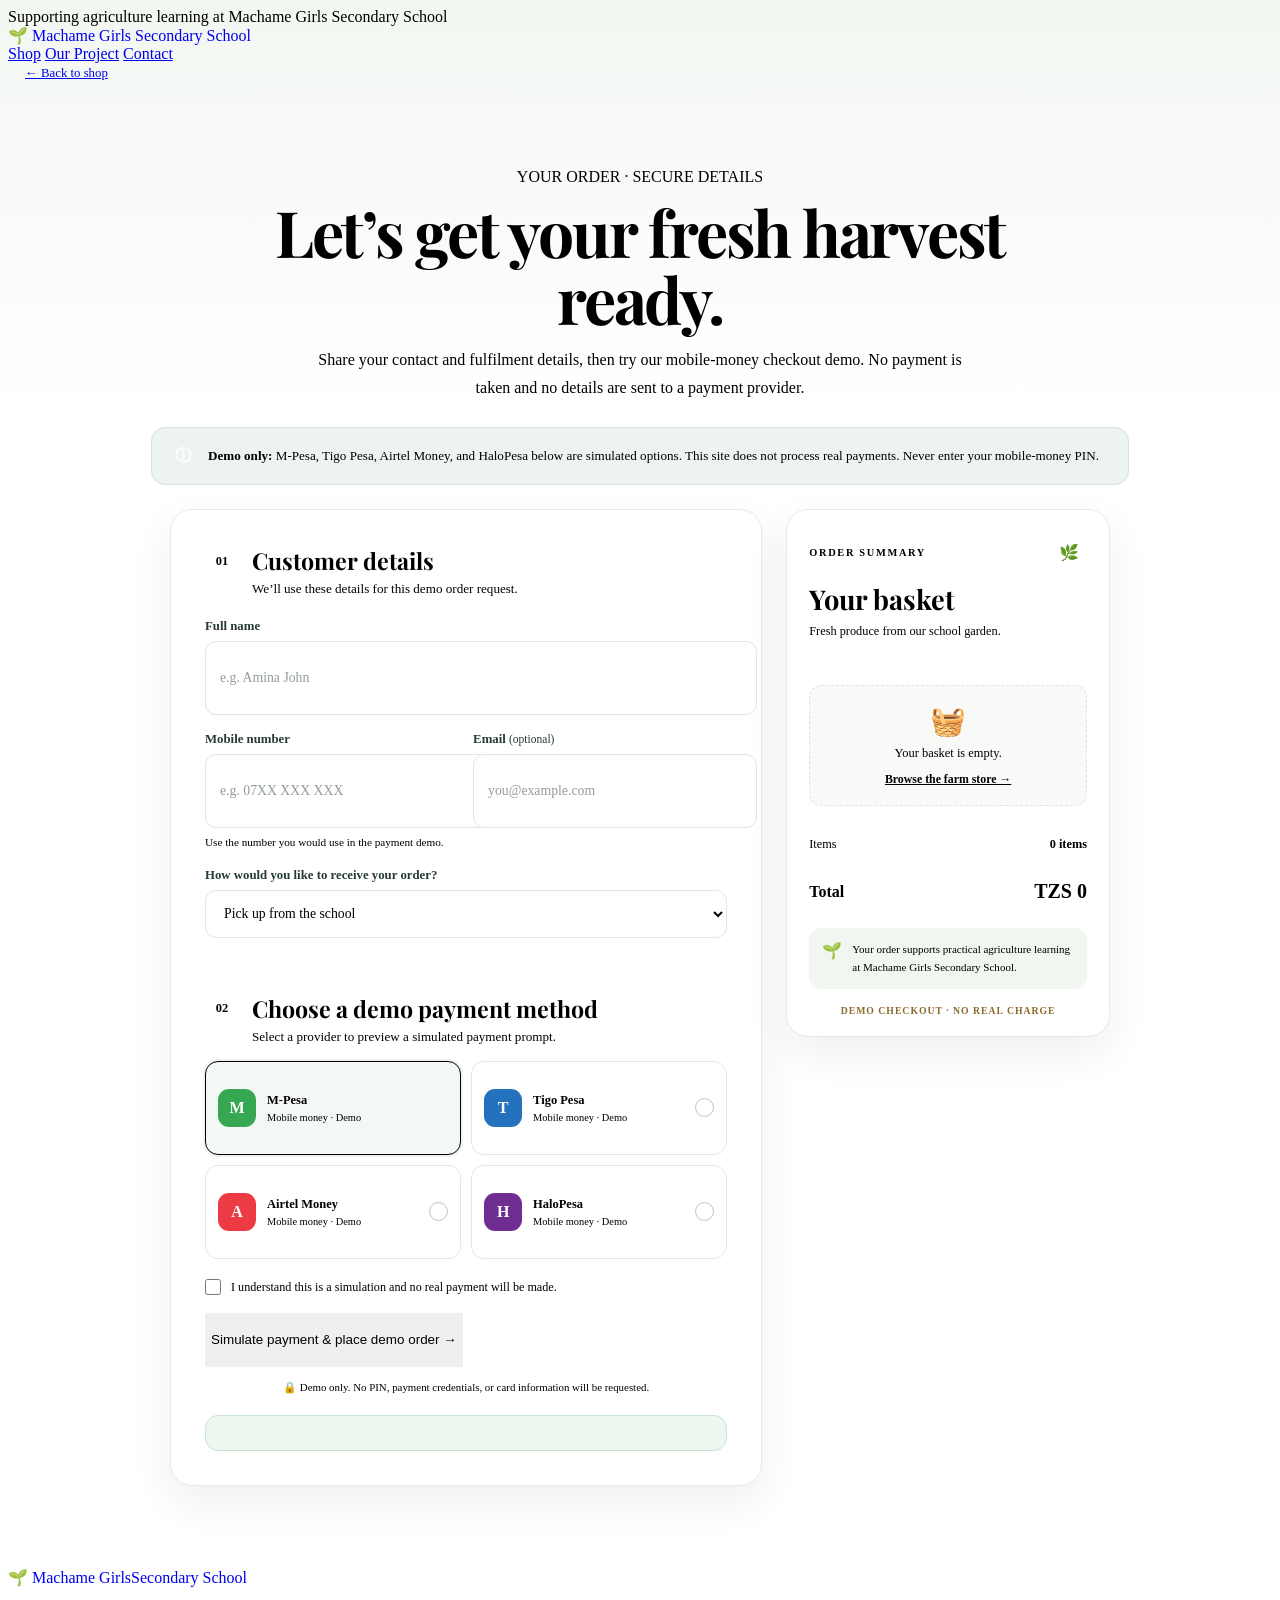
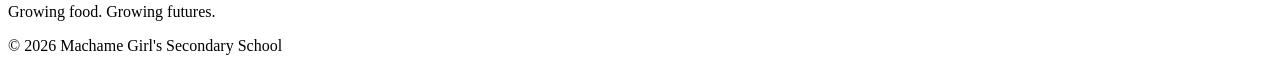
==== form.html @ 0bf74020 "Add polished customer checkout page with mobile-money demo simulation" ====
<!DOCTYPE html>
<html lang="en">
<head>
  <meta charset="UTF-8" />
  <meta name="viewport" content="width=device-width, initial-scale=1.0" />
  <meta name="description" content="Customer details and demo mobile-money checkout for Machame Girls Secondary School." />
  <title>Customer Details | Machame Girls Agriculture Store</title>
  <link rel="preconnect" href="https://fonts.googleapis.com" />
  <link rel="preconnect" href="https://fonts.gstatic.com" crossorigin />
  <link href="https://fonts.googleapis.com/css2?family=Playfair+Display:wght@600;700;800&family=Inter:wght@400;500;600;700;800&display=swap" rel="stylesheet" />
  <link rel="stylesheet" href="styles.css" />
  <script src="customer-form.js" defer></script>
</head>
<body class="customer-page">
  <div class="announcement-bar">Supporting agriculture learning at Machame Girls Secondary School</div>

  <header class="site-header">
    <div class="container nav-wrapper">
      <a class="brand-block" href="index.html" aria-label="Machame Girls Agriculture Store home">
        <span class="brand-mark" aria-hidden="true">🌱</span>
        <span class="brand-text">
          <span class="brand-title">Machame Girls</span>
          <span class="brand-subtitle">Secondary School</span>
        </span>
      </a>
      <nav class="main-nav" aria-label="Main Navigation">
        <a href="index.html#shop">Shop</a>
        <a href="index.html#about">Our Project</a>
        <a href="index.html#contact">Contact</a>
      </nav>
      <a class="button button-secondary customer-back-link" href="index.html#shop">← Back to shop</a>
    </div>
  </header>

  <main class="customer-main">
    <div class="container">
      <div class="customer-intro">
        <p class="eyebrow">YOUR ORDER · SECURE DETAILS</p>
        <h1>Let’s get your fresh harvest ready.</h1>
        <p>Share your contact and fulfilment details, then try our mobile-money checkout demo. No payment is taken and no details are sent to a payment provider.</p>
      </div>

      <div class="demo-notice" role="note">
        <span class="demo-notice-icon" aria-hidden="true">ⓘ</span>
        <p><strong>Demo only:</strong> M-Pesa, Tigo Pesa, Airtel Money, and HaloPesa below are simulated options. This site does not process real payments. Never enter your mobile-money PIN.</p>
      </div>

      <div class="customer-layout">
        <section class="customer-form-panel" aria-labelledby="detailsHeading">
          <div class="form-section-heading">
            <span class="step-number">01</span>
            <div>
              <h2 id="detailsHeading">Customer details</h2>
              <p class="form-lead">We’ll use these details for this demo order request.</p>
            </div>
          </div>

          <form id="customerForm">
            <div class="customer-form-grid">
              <div class="customer-field customer-field-full">
                <label for="fullName">Full name</label>
                <input id="fullName" name="fullName" type="text" autocomplete="name" placeholder="e.g. Amina John" required />
              </div>
              <div class="customer-field">
                <label for="phone">Mobile number</label>
                <input id="phone" name="phone" type="tel" inputmode="tel" autocomplete="tel" placeholder="e.g. 07XX XXX XXX" pattern="[+0-9() -]{9,18}" required />
                <small>Use the number you would use in the payment demo.</small>
              </div>
              <div class="customer-field">
                <label for="email">Email <span>(optional)</span></label>
                <input id="email" name="email" type="email" autocomplete="email" placeholder="you@example.com" />
              </div>
              <div class="customer-field customer-field-full">
                <label for="fulfilment">How would you like to receive your order?</label>
                <select id="fulfilment" name="fulfilment" required>
                  <option value="pickup">Pick up from the school</option>
                  <option value="delivery">Request delivery</option>
                </select>
              </div>
              <div class="customer-field customer-field-full" id="addressField" hidden>
                <label for="address">Delivery area / address</label>
                <textarea id="address" name="address" rows="3" placeholder="Enter your area and any delivery directions"></textarea>
              </div>
            </div>

            <div class="form-divider"></div>
            <div class="form-section-heading payment-heading">
              <span class="step-number">02</span>
              <div>
                <h2>Choose a demo payment method</h2>
                <p class="form-lead">Select a provider to preview a simulated payment prompt.</p>
              </div>
            </div>

            <fieldset class="payment-methods">
              <legend class="visually-hidden">Mobile-money provider</legend>
              <label class="payment-option">
                <input type="radio" name="paymentMethod" value="M-Pesa" checked required />
                <span class="provider-logo provider-mpesa">M</span>
                <span class="provider-copy"><strong>M-Pesa</strong><small>Mobile money · Demo</small></span>
                <span class="radio-indicator" aria-hidden="true"></span>
              </label>
              <label class="payment-option">
                <input type="radio" name="paymentMethod" value="Tigo Pesa" />
                <span class="provider-logo provider-tigo">T</span>
                <span class="provider-copy"><strong>Tigo Pesa</strong><small>Mobile money · Demo</small></span>
                <span class="radio-indicator" aria-hidden="true"></span>
              </label>
              <label class="payment-option">
                <input type="radio" name="paymentMethod" value="Airtel Money" />
                <span class="provider-logo provider-airtel">A</span>
                <span class="provider-copy"><strong>Airtel Money</strong><small>Mobile money · Demo</small></span>
                <span class="radio-indicator" aria-hidden="true"></span>
              </label>
              <label class="payment-option">
                <input type="radio" name="paymentMethod" value="HaloPesa" />
                <span class="provider-logo provider-halo">H</span>
                <span class="provider-copy"><strong>HaloPesa</strong><small>Mobile money · Demo</small></span>
                <span class="radio-indicator" aria-hidden="true"></span>
              </label>
            </fieldset>

            <label class="demo-consent">
              <input id="demoConsent" name="demoConsent" type="checkbox" required />
              <span>I understand this is a simulation and no real payment will be made.</span>
            </label>

            <button type="submit" class="button button-primary full-width submit-order-button">Simulate payment &amp; place demo order <span aria-hidden="true">→</span></button>
            <p class="form-security-note"><span aria-hidden="true">🔒</span> Demo only. No PIN, payment credentials, or card information will be requested.</p>
            <div id="formSuccess" class="form-success" role="status" aria-live="polite" hidden></div>
          </form>
        </section>

        <aside class="order-summary" aria-labelledby="summaryHeading">
          <div class="summary-topline"><span>ORDER SUMMARY</span><span class="summary-leaf" aria-hidden="true">🌿</span></div>
          <h2 id="summaryHeading">Your basket</h2>
          <p class="summary-subtitle">Fresh produce from our school garden.</p>
          <div id="orderItems" class="order-items"></div>
          <div id="orderEmpty" class="order-empty" hidden>
            <span aria-hidden="true">🧺</span>
            <p>Your basket is empty.</p>
            <a href="index.html#shop">Browse the farm store →</a>
          </div>
          <div class="summary-count-row"><span>Items</span><strong id="orderItemCount">0 items</strong></div>
          <div class="summary-total"><span>Total</span><strong id="orderTotal">TZS 0</strong></div>
          <div class="summary-impact"><span aria-hidden="true">🌱</span><p>Your order supports practical agriculture learning at Machame Girls Secondary School.</p></div>
          <p class="summary-demo-label">DEMO CHECKOUT · NO REAL CHARGE</p>
        </aside>
      </div>
    </div>
  </main>

  <footer class="site-footer">
    <div class="container footer-inner">
      <a class="brand-block footer-brand" href="index.html">
        <span class="brand-mark" aria-hidden="true">🌱</span>
        <span class="brand-text"><span class="brand-title">Machame Girls</span><span class="brand-subtitle">Secondary School</span></span>
      </a>
      <p>Growing food. Growing futures.</p>
      <span>© <span id="year"></span> Machame Girl's Secondary School</span>
    </div>
  </footer>
</body>
</html>
---- styles.css ----
/* Customer checkout page */
.customer-page {
  min-height: 100vh;
  background: linear-gradient(180deg, #f3f7f2 0, #fff 420px);
}

.customer-page .nav-wrapper {
  min-height: 72px;
}

.customer-page .brand-block,
.customer-page .footer-brand {
  text-decoration: none;
}

.customer-back-link {
  min-height: 42px;
  padding: 0 17px;
  font-size: 0.8rem;
  white-space: nowrap;
}

.customer-main {
  padding: 54px 0 82px;
}

.customer-intro {
  max-width: 760px;
  margin: 0 auto 25px;
  text-align: center;
}

.customer-intro .eyebrow {
  margin-bottom: 12px;
}

.customer-intro h1 {
  margin: 0 0 14px;
  color: var(--green-900);
  font-family: "Playfair Display", serif;
  font-size: clamp(2.4rem, 5vw, 4rem);
  line-height: 1.05;
  letter-spacing: -0.035em;
}

.customer-intro > p:last-child {
  max-width: 680px;
  margin: 0 auto;
  color: var(--muted);
  line-height: 1.75;
}

.demo-notice {
  display: flex;
  align-items: flex-start;
  gap: 12px;
  width: min(940px, 100%);
  margin: 0 auto 24px;
  padding: 15px 18px;
  border: 1px solid #d5e5d7;
  border-radius: 14px;
  background: #edf4ef;
  color: var(--green-900);
}

.demo-notice-icon {
  display: grid;
  flex: 0 0 26px;
  width: 26px;
  height: 26px;
  place-items: center;
  border-radius: 50%;
  background: var(--green-900);
  color: white;
  font-weight: 800;
}

.demo-notice p {
  margin: 2px 0 0;
  font-size: 0.82rem;
  line-height: 1.6;
}

.customer-layout {
  display: grid;
  grid-template-columns: minmax(0, 1.5fr) minmax(300px, 0.82fr);
  align-items: start;
  gap: 24px;
  width: min(940px, 100%);
  margin: 0 auto;
}

.customer-form-panel,
.order-summary {
  border: 1px solid #e4ebe3;
  border-radius: 22px;
  background: #fff;
  box-shadow: 0 16px 42px rgba(17, 37, 29, 0.07);
}

.customer-form-panel {
  padding: clamp(22px, 4vw, 34px);
}

.form-section-heading {
  display: flex;
  align-items: flex-start;
  gap: 13px;
  margin-bottom: 22px;
}

.step-number {
  display: grid;
  flex: 0 0 34px;
  width: 34px;
  height: 34px;
  place-items: center;
  border-radius: 11px;
  background: var(--green-200);
  color: var(--green-900);
  font-size: 0.78rem;
  font-weight: 800;
}

.form-section-heading h2 {
  margin: 1px 0 0;
  color: var(--green-900);
  font-family: "Playfair Display", serif;
  font-size: 1.45rem;
}

.form-section-heading .form-lead {
  margin: 5px 0 0;
  font-size: 0.82rem;
}

.customer-form-grid {
  display: grid;
  grid-template-columns: repeat(2, minmax(0, 1fr));
  gap: 17px 14px;
}

.customer-field {
  min-width: 0;
}

.customer-field-full {
  grid-column: 1 / -1;
}

.customer-field label {
  display: block;
  margin: 0 0 7px;
  color: #263c30;
  font-size: 0.8rem;
  font-weight: 700;
}

.customer-field label span {
  color: var(--muted);
  font-size: 0.72rem;
  font-weight: 500;
}

.customer-field input,
.customer-field select,
.customer-field textarea {
  width: 100%;
  min-height: 48px;
  padding: 12px 14px;
  border: 1px solid #dfe7df;
  border-radius: 11px;
  outline: none;
  background: #fff;
  color: var(--text);
  font: inherit;
  font-size: 0.86rem;
  transition: border-color 0.2s ease, box-shadow 0.2s ease;
}

.customer-field textarea {
  min-height: 88px;
  resize: vertical;
}

.customer-field input:focus,
.customer-field select:focus,
.customer-field textarea:focus {
  border-color: var(--green-500);
  box-shadow: 0 0 0 3px rgba(75, 139, 103, 0.13);
}

.customer-field input::placeholder,
.customer-field textarea::placeholder {
  color: #929d95;
}

.customer-field small {
  display: block;
  margin: 6px 0 0;
  color: var(--muted);
  font-size: 0.7rem;
  line-height: 1.45;
}

.form-divider {
  height: 1px;
  margin: 28px 0 25px;
  background: var(--line);
}

.payment-heading {
  margin-bottom: 16px;
}

.payment-methods {
  display: grid;
  grid-template-columns: repeat(2, minmax(0, 1fr));
  gap: 10px;
  margin: 0;
  padding: 0;
  border: 0;
}

.payment-option {
  position: relative;
  display: flex;
  align-items: center;
  gap: 11px;
  min-height: 70px;
  padding: 11px 12px;
  border: 1px solid #e2e9e1;
  border-radius: 13px;
  background: #fff;
  cursor: pointer;
  transition: border-color 0.2s ease, background 0.2s ease, box-shadow 0.2s ease;
}

.payment-option:has(input:checked) {
  border-color: var(--green-600);
  background: #f4f8f4;
  box-shadow: 0 0 0 2px rgba(47, 106, 80, 0.08);
}

.payment-option input {
  position: absolute;
  width: 1px;
  height: 1px;
  opacity: 0;
}

.payment-option:focus-within {
  outline: 3px solid rgba(75, 139, 103, 0.24);
  outline-offset: 2px;
}

.provider-logo {
  display: grid;
  flex: 0 0 38px;
  width: 38px;
  height: 38px;
  place-items: center;
  border-radius: 11px;
  color: white;
  font-size: 1rem;
  font-weight: 800;
}

.provider-mpesa { background: #36a852; }
.provider-tigo { background: #2471bd; }
.provider-airtel { background: #ed3b45; }
.provider-halo { background: #702d91; }

.provider-copy {
  display: flex;
  min-width: 0;
  flex-direction: column;
  gap: 4px;
}

.provider-copy strong {
  color: var(--green-900);
  font-size: 0.78rem;
}

.provider-copy small {
  color: var(--muted);
  font-size: 0.65rem;
}

.radio-indicator {
  width: 17px;
  height: 17px;
  margin-left: auto;
  border: 1.5px solid #bdc9be;
  border-radius: 50%;
}

.payment-option input:checked ~ .radio-indicator {
  border: 5px solid var(--green-600);
}

.demo-consent {
  display: flex;
  align-items: flex-start;
  gap: 10px;
  margin: 19px 0 17px;
  color: var(--muted);
  font-size: 0.76rem;
  line-height: 1.5;
  cursor: pointer;
}

.demo-consent input {
  flex: 0 0 16px;
  width: 16px;
  height: 16px;
  margin: 1px 0 0;
  accent-color: var(--green-700);
}

.submit-order-button {
  gap: 10px;
  min-height: 54px;
  border: 0;
  font-size: 0.84rem;
}

.form-security-note {
  margin: 12px 0 0;
  color: var(--muted);
  text-align: center;
  font-size: 0.68rem;
  line-height: 1.5;
}

.form-success {
  display: grid;
  gap: 8px;
  margin-top: 20px;
  padding: 17px;
  border: 1px solid #cce2d0;
  border-radius: 13px;
  background: #edf7ef;
  color: var(--green-900);
  font-size: 0.82rem;
  line-height: 1.55;
}

.form-success strong {
  font-size: 0.95rem;
}

.demo-reference {
  width: fit-content;
  padding: 5px 8px;
  border-radius: 6px;
  background: #dcecdf;
  color: var(--green-800);
  font-size: 0.63rem;
  font-weight: 800;
  letter-spacing: 0.08em;
}

.order-summary {
  position: sticky;
  top: 100px;
  padding: 25px 22px 20px;
}

.summary-topline {
  display: flex;
  align-items: center;
  justify-content: space-between;
  color: var(--green-600);
  font-size: 0.65rem;
  font-weight: 800;
  letter-spacing: 0.16em;
}

.summary-leaf {
  display: grid;
  width: 34px;
  height: 34px;
  place-items: center;
  border-radius: 11px;
  background: var(--green-200);
  font-size: 1rem;
}

.order-summary h2 {
  margin: 12px 0 5px;
  color: var(--green-900);
  font-family: "Playfair Display", serif;
  font-size: 1.7rem;
}

.summary-subtitle {
  margin: 0;
  color: var(--muted);
  font-size: 0.77rem;
  line-height: 1.55;
}

.order-items {
  display: grid;
  gap: 14px;
  margin: 22px 0 17px;
}

.order-line {
  display: flex;
  justify-content: space-between;
  gap: 12px;
  color: var(--text);
  font-size: 0.76rem;
  line-height: 1.5;
}

.order-line > span:first-child {
  min-width: 0;
}

.order-line small {
  display: block;
  color: var(--muted);
  font-size: 0.67rem;
}

.order-line strong {
  flex: 0 0 auto;
  color: var(--green-900);
  font-size: 0.75rem;
}

.order-empty {
  margin: 22px 0 17px;
  padding: 18px 12px;
  border: 1px dashed #dce6dc;
  border-radius: 12px;
  background: #f8faf7;
  text-align: center;
}

.order-empty > span {
  font-size: 1.8rem;
}

.order-empty p {
  margin: 8px 0;
  color: var(--muted);
  font-size: 0.78rem;
}

.order-empty a {
  color: var(--green-700);
  font-size: 0.74rem;
  font-weight: 700;
}

.summary-count-row,
.summary-total {
  display: flex;
  justify-content: space-between;
  gap: 12px;
}

.summary-count-row {
  padding: 14px 0;
  border-top: 1px solid var(--line);
  color: var(--muted);
  font-size: 0.77rem;
}

.summary-count-row strong {
  color: var(--text);
}

.summary-total {
  align-items: center;
  padding: 14px 0 17px;
  border-top: 1px solid var(--line);
  color: var(--green-900);
  font-weight: 700;
}

.summary-total strong {
  font-size: 1.25rem;
}

.summary-impact {
  display: flex;
  align-items: flex-start;
  gap: 10px;
  margin-top: 8px;
  padding: 13px;
  border-radius: 12px;
  background: #f1f6f0;
}

.summary-impact > span {
  font-size: 1rem;
}

.summary-impact p {
  margin: 0;
  color: var(--green-800);
  font-size: 0.69rem;
  line-height: 1.55;
}

.summary-demo-label {
  margin: 16px 0 0;
  color: #8b6a2d;
  text-align: center;
  font-size: 0.61rem;
  font-weight: 800;
  letter-spacing: 0.1em;
}

.visually-hidden {
  position: absolute;
  width: 1px;
  height: 1px;
  padding: 0;
  margin: -1px;
  overflow: hidden;
  clip: rect(0, 0, 0, 0);
  white-space: nowrap;
  border: 0;
}

@media (max-width: 800px) {
  .customer-layout {
    grid-template-columns: 1fr;
  }

  .order-summary {
    position: static;
    grid-row: 1;
  }
}

@media (max-width: 600px) {
  .customer-main {
    padding: 38px 0 58px;
  }

  .customer-page .main-nav {
    display: none;
  }

  .customer-back-link {
    min-height: 40px;
    padding: 0 12px;
    font-size: 0.72rem;
  }

  .customer-intro h1 {
    font-size: clamp(2.2rem, 10vw, 3rem);
  }

  .customer-form-grid,
  .payment-methods {
    grid-template-columns: 1fr;
  }

  .customer-form-panel {
    padding: 22px 18px;
  }

  .order-summary {
    padding: 21px 18px 18px;
  }
}
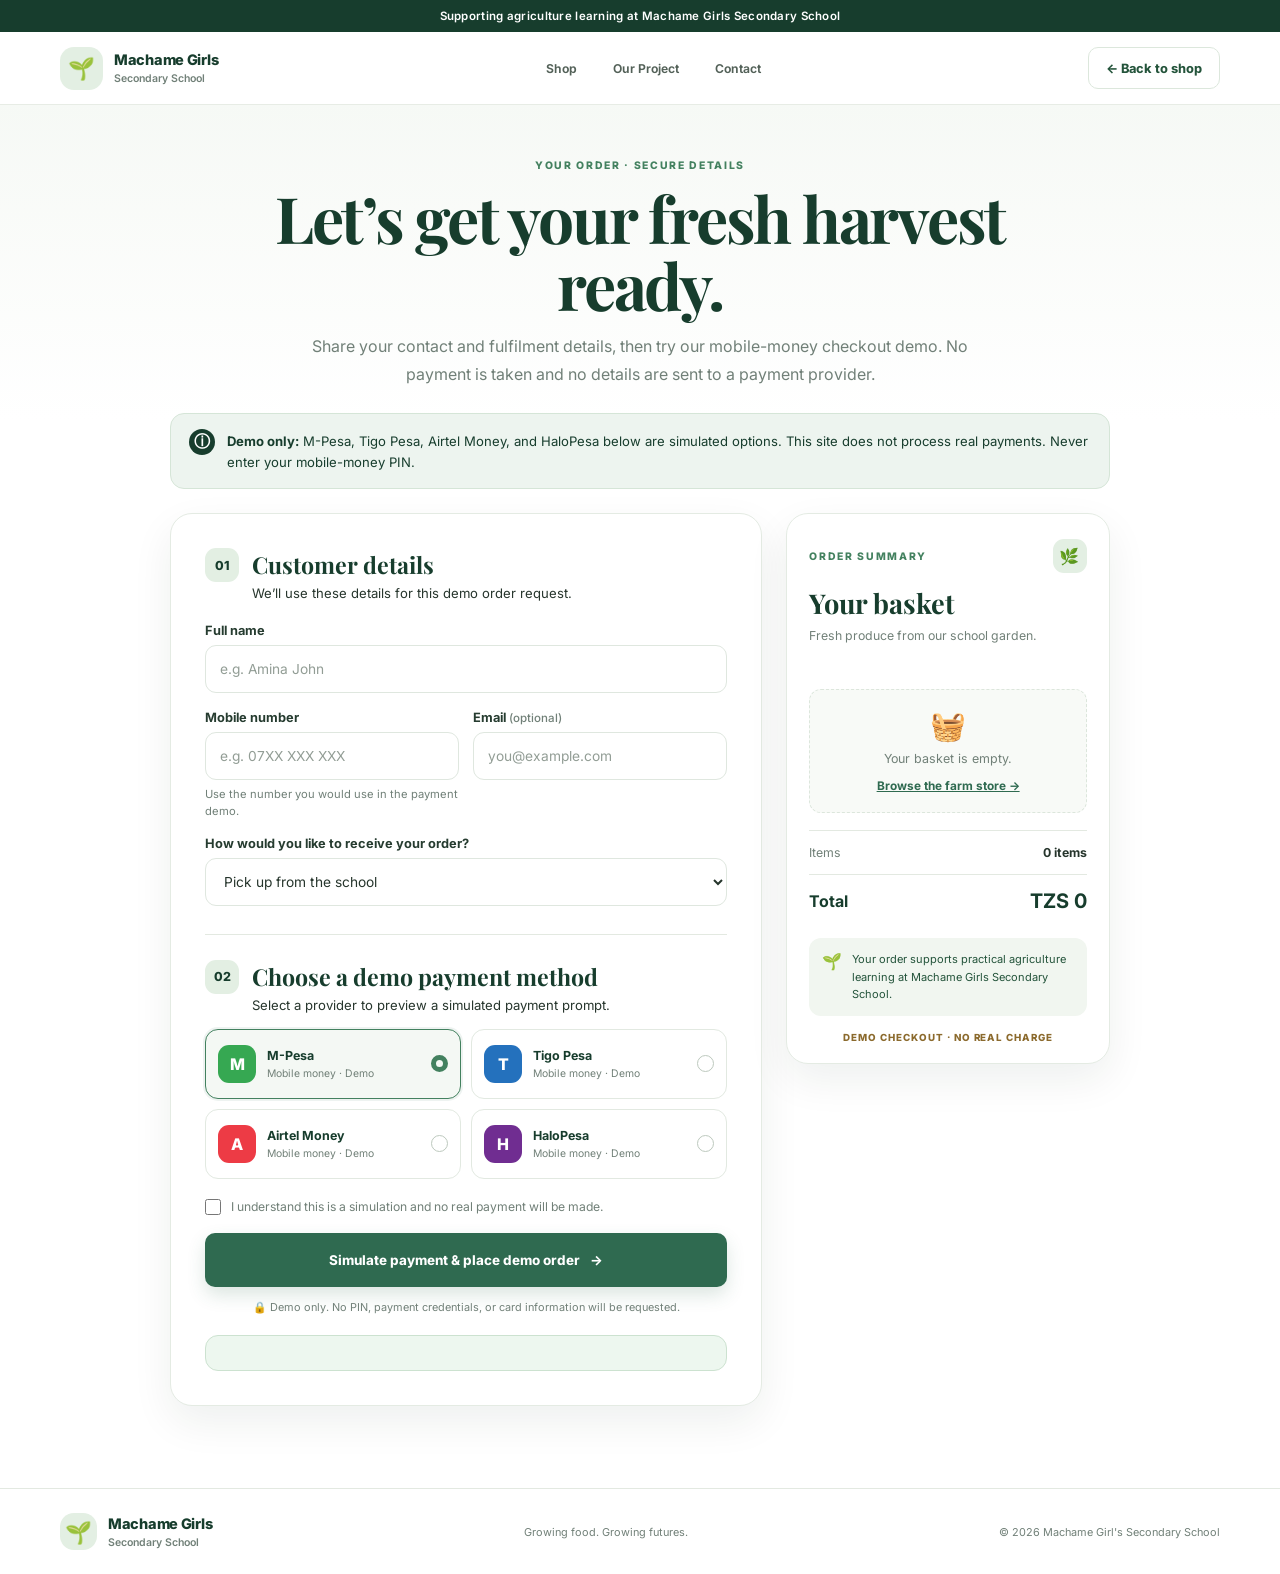
==== commit e25c0c67: "Add missing site styles and load them on checkout page" ====
--- a/form.html
+++ b/form.html
@@ -8,6 +8,7 @@
   <link rel="preconnect" href="https://fonts.googleapis.com" />
   <link rel="preconnect" href="https://fonts.gstatic.com" crossorigin />
   <link href="https://fonts.googleapis.com/css2?family=Playfair+Display:wght@600;700;800&family=Inter:wght@400;500;600;700;800&display=swap" rel="stylesheet" />
+  <link rel="stylesheet" href="site.css" />
   <link rel="stylesheet" href="styles.css" />
   <script src="customer-form.js" defer></script>
 </head>
--- a/site.css
+++ b/site.css
@@ -0,0 +1,342 @@
+/* Shared foundation and storefront styling */
+:root {
+  color-scheme: light;
+  --green-900: #173d2d;
+  --green-800: #24543b;
+  --green-700: #2f6a50;
+  --green-600: #43815f;
+  --green-500: #5b9b70;
+  --green-200: #e3efe3;
+  --cream: #f7f8f2;
+  --text: #26352c;
+  --muted: #718078;
+  --line: #e3e9e1;
+  --shadow: 0 18px 48px rgba(27, 55, 39, 0.1);
+}
+
+*,
+*::before,
+*::after { box-sizing: border-box; }
+
+html { scroll-behavior: smooth; }
+
+body {
+  margin: 0;
+  color: var(--text);
+  background: #fff;
+  font-family: "Inter", Arial, sans-serif;
+  font-size: 16px;
+  -webkit-font-smoothing: antialiased;
+}
+
+body, button, input, select, textarea { font-family: "Inter", Arial, sans-serif; }
+button, a { -webkit-tap-highlight-color: transparent; }
+a { color: inherit; }
+img { display: block; max-width: 100%; }
+button { color: inherit; }
+
+.container { width: min(1160px, calc(100% - 48px)); margin-inline: auto; }
+
+.announcement-bar {
+  padding: 9px 16px;
+  color: #fff;
+  background: var(--green-900);
+  text-align: center;
+  font-size: 0.72rem;
+  font-weight: 600;
+  letter-spacing: 0.025em;
+}
+
+.site-header {
+  position: sticky;
+  z-index: 20;
+  top: 0;
+  border-bottom: 1px solid rgba(227, 233, 225, 0.85);
+  background: rgba(255, 255, 255, 0.96);
+  backdrop-filter: blur(14px);
+}
+
+.nav-wrapper {
+  display: flex;
+  min-height: 78px;
+  align-items: center;
+  justify-content: space-between;
+  gap: 28px;
+}
+
+.brand-block { display: inline-flex; align-items: center; gap: 11px; text-decoration: none; }
+.brand-mark {
+  display: grid;
+  width: 43px;
+  height: 43px;
+  flex: 0 0 43px;
+  place-items: center;
+  border-radius: 14px;
+  background: var(--green-200);
+  font-size: 1.35rem;
+}
+.brand-text { display: flex; flex-direction: column; gap: 3px; }
+.brand-title { color: var(--green-900); font-size: 0.91rem; font-weight: 800; letter-spacing: -0.02em; }
+.brand-subtitle { color: var(--muted); font-size: 0.66rem; font-weight: 600; }
+
+.main-nav { display: flex; align-items: center; justify-content: center; gap: clamp(18px, 3vw, 36px); }
+.main-nav a {
+  color: #536158;
+  text-decoration: none;
+  font-size: 0.76rem;
+  font-weight: 650;
+  transition: color 0.2s ease;
+}
+.main-nav a:hover, .main-nav a:focus-visible { color: var(--green-700); }
+
+.button {
+  display: inline-flex;
+  min-height: 48px;
+  align-items: center;
+  justify-content: center;
+  gap: 8px;
+  padding: 0 20px;
+  border: 1px solid transparent;
+  border-radius: 10px;
+  text-decoration: none;
+  font-size: 0.78rem;
+  font-weight: 750;
+  cursor: pointer;
+  transition: transform 0.2s ease, box-shadow 0.2s ease, background 0.2s ease;
+}
+.button:hover { transform: translateY(-1px); }
+.button:focus-visible, button:focus-visible, a:focus-visible, input:focus-visible, select:focus-visible, textarea:focus-visible {
+  outline: 3px solid rgba(75, 139, 103, 0.35);
+  outline-offset: 3px;
+}
+.button-primary { color: #fff; background: var(--green-700); box-shadow: 0 8px 18px rgba(47, 106, 80, 0.17); }
+.button-primary:hover { background: var(--green-800); box-shadow: 0 10px 24px rgba(47, 106, 80, 0.24); }
+.button-secondary { border-color: #dce7dc; color: var(--green-800); background: #fff; }
+.button-secondary:hover { background: #f5f8f3; }
+.full-width { width: 100%; }
+
+.cart-button {
+  display: inline-flex;
+  min-height: 43px;
+  align-items: center;
+  gap: 8px;
+  padding: 0 13px;
+  border: 1px solid var(--line);
+  border-radius: 10px;
+  background: #fff;
+  color: var(--green-900);
+  font-size: 0.75rem;
+  font-weight: 700;
+  cursor: pointer;
+}
+.cart-button > span:first-child { font-size: 1.05rem; }
+.cart-count {
+  display: grid;
+  min-width: 21px;
+  height: 21px;
+  place-items: center;
+  border-radius: 50%;
+  background: var(--green-200);
+  color: var(--green-900);
+  font-size: 0.66rem;
+  font-weight: 800;
+}
+
+.hero { overflow: hidden; padding: 67px 0 72px; background: linear-gradient(120deg, #f7f8f2 0%, #fff 58%, #eef5eb 100%); }
+.hero-layout { display: grid; grid-template-columns: minmax(0, 1fr) minmax(360px, 0.92fr); align-items: center; gap: clamp(38px, 7vw, 90px); }
+.hero-content { padding: 15px 0; }
+.eyebrow {
+  margin: 0 0 13px;
+  color: var(--green-600);
+  font-size: 0.65rem;
+  font-weight: 800;
+  letter-spacing: 0.16em;
+}
+.hero h1, .section-heading h2, .about-content h2, .contact-layout h2 {
+  margin: 0;
+  color: var(--green-900);
+  font-family: "Playfair Display", Georgia, serif;
+  letter-spacing: -0.035em;
+}
+.hero h1 { font-size: clamp(3rem, 5.6vw, 5rem); line-height: 1.03; }
+.hero h1 span { color: var(--green-600); }
+.hero-text { max-width: 510px; margin: 21px 0 24px; color: #68776d; font-size: 0.92rem; line-height: 1.8; }
+.hero-actions { display: flex; flex-wrap: wrap; gap: 11px; }
+.hero-badges { display: flex; flex-wrap: wrap; gap: 25px; margin-top: 37px; }
+.badge { display: flex; align-items: center; gap: 10px; }
+.badge > span { display: grid; width: 38px; height: 38px; place-items: center; border-radius: 12px; background: #e9f1e7; font-size: 1.1rem; }
+.badge div { display: flex; flex-direction: column; gap: 4px; }
+.badge strong { color: var(--green-900); font-size: 0.72rem; }
+.badge small { color: var(--muted); font-size: 0.65rem; }
+.hero-visual { position: relative; min-height: 390px; }
+.hero-visual::before { position: absolute; inset: 12px -12px -12px 12px; border: 1px solid #dfe9dc; border-radius: 27px; content: ""; }
+.hero-visual > img { position: relative; width: 100%; height: 390px; border-radius: 25px; object-fit: cover; box-shadow: var(--shadow); }
+.image-fallback { object-fit: contain !important; background: #eef4ea; }
+.floating-card { position: absolute; right: -17px; bottom: 25px; padding: 17px 21px; border: 1px solid rgba(227, 233, 225, 0.85); border-radius: 14px; background: #fff; box-shadow: var(--shadow); }
+.floating-card p { margin: 0 0 5px; color: var(--muted); font-size: 0.65rem; }
+.floating-card strong { color: var(--green-900); font-family: "Playfair Display", Georgia, serif; font-size: 1.1rem; }
+
+.stats { padding: 26px 0; border-top: 1px solid #edf0ea; border-bottom: 1px solid #edf0ea; background: #fff; }
+.stats-grid { display: grid; grid-template-columns: repeat(4, 1fr); }
+.stat { display: flex; min-height: 55px; flex-direction: column; justify-content: center; gap: 5px; padding: 0 22px; border-right: 1px solid var(--line); }
+.stat:first-child { padding-left: 0; }
+.stat:last-child { border-right: 0; }
+.stat strong { color: var(--green-800); font-family: "Playfair Display", Georgia, serif; font-size: 1.28rem; }
+.stat span { color: var(--muted); font-size: 0.67rem; }
+
+.shop { padding: 83px 0 90px; background: #fbfcf9; }
+.section-heading { display: flex; align-items: end; justify-content: space-between; gap: 24px; margin-bottom: 30px; }
+.section-heading h2 { max-width: 650px; font-size: clamp(1.9rem, 3.4vw, 2.8rem); line-height: 1.15; }
+.search-box { display: flex; width: min(285px, 100%); min-height: 45px; align-items: center; gap: 9px; padding: 0 13px; border: 1px solid var(--line); border-radius: 10px; background: #fff; color: #91a097; }
+.search-box > span { font-size: 1.35rem; }
+.search-box input { width: 100%; min-width: 0; border: 0; outline: 0; background: transparent; color: var(--text); font-size: 0.75rem; }
+.search-box input:focus-visible { outline: none; }
+.toolbar { display: flex; align-items: center; justify-content: space-between; gap: 18px; margin-bottom: 22px; }
+.filter-row { display: flex; flex-wrap: wrap; gap: 8px; }
+.filter-button { min-height: 36px; padding: 0 14px; border: 1px solid transparent; border-radius: 999px; background: #f0f3ed; color: #66746a; font-size: 0.68rem; font-weight: 700; cursor: pointer; transition: 0.2s ease; }
+.filter-button:hover { border-color: #cfdfcf; }
+.filter-button.active { background: var(--green-800); color: #fff; }
+.product-count { color: var(--muted); font-size: 0.7rem; white-space: nowrap; }
+.product-grid { display: grid; grid-template-columns: repeat(4, minmax(0, 1fr)); gap: 18px; }
+.product-card { overflow: hidden; border: 1px solid #e8ede6; border-radius: 15px; background: #fff; box-shadow: 0 6px 20px rgba(25, 50, 35, 0.035); transition: transform 0.22s ease, box-shadow 0.22s ease; }
+.product-card:hover { transform: translateY(-4px); box-shadow: 0 14px 30px rgba(25, 50, 35, 0.1); }
+.product-image-wrap { position: relative; height: 185px; overflow: hidden; background: #eff4ed; }
+.product-image-wrap img { width: 100%; height: 100%; object-fit: cover; transition: transform 0.35s ease; }
+.product-card:hover .product-image-wrap img { transform: scale(1.04); }
+.product-tag { position: absolute; top: 12px; left: 12px; padding: 6px 9px; border-radius: 999px; background: rgba(255, 255, 255, 0.94); color: var(--green-800); font-size: 0.58rem; font-weight: 750; }
+.product-info { padding: 15px; }
+.product-category { color: var(--green-600); font-size: 0.6rem; font-weight: 750; }
+.product-name { margin: 6px 0 15px; color: var(--green-900); font-family: "Playfair Display", Georgia, serif; font-size: 1.03rem; }
+.product-bottom { display: flex; align-items: center; justify-content: space-between; gap: 10px; }
+.product-bottom > div { display: flex; flex-direction: column; gap: 4px; }
+.product-price { color: var(--green-900); font-size: 0.77rem; font-weight: 800; }
+.product-unit { color: var(--muted); font-size: 0.62rem; }
+.add-button { display: grid; width: 36px; height: 36px; place-items: center; border: 0; border-radius: 10px; background: var(--green-700); color: #fff; font-size: 1.25rem; cursor: pointer; transition: background 0.2s, transform 0.2s; }
+.add-button:hover { transform: scale(1.06); background: var(--green-900); }
+.empty-message { margin: 25px 0 0; color: var(--muted); text-align: center; font-size: 0.85rem; }
+
+.about { padding: 85px 0; background: #fff; }
+.about-grid { display: grid; grid-template-columns: 0.95fr 1fr; align-items: center; gap: clamp(40px, 8vw, 100px); }
+.about-image { position: relative; }
+.about-image::before { position: absolute; inset: 14px 14px -14px -14px; border-radius: 23px; background: #eaf1e7; content: ""; }
+.about-image img { position: relative; width: 100%; height: 355px; border-radius: 22px; object-fit: cover; box-shadow: var(--shadow); }
+.about-content h2 { max-width: 500px; font-size: clamp(2rem, 3.6vw, 3rem); line-height: 1.15; }
+.about-content > p:not(.eyebrow) { margin: 19px 0; color: #6b796f; font-size: 0.84rem; line-height: 1.8; }
+.mini-list { display: grid; gap: 12px; margin-top: 22px; }
+.mini-list > div { display: flex; align-items: center; gap: 10px; }
+.mini-list span { display: grid; width: 22px; height: 22px; place-items: center; border-radius: 50%; background: #e7f1e5; color: var(--green-700); font-size: 0.7rem; font-weight: 800; }
+.mini-list p { margin: 0; color: #405248; font-size: 0.75rem; font-weight: 650; }
+
+.impact { padding: 77px 0 86px; background: #f6f8f3; }
+.section-heading.center { display: block; max-width: 760px; margin: 0 auto 34px; text-align: center; }
+.section-heading.center h2 { margin-inline: auto; }
+.impact-grid { display: grid; grid-template-columns: repeat(3, 1fr); gap: 17px; }
+.impact-card { padding: 25px 23px; border: 1px solid #e6ece3; border-radius: 16px; background: #fff; }
+.impact-card .icon { display: grid; width: 46px; height: 46px; place-items: center; border-radius: 14px; background: #edf4e9; font-size: 1.35rem; }
+.impact-card h3 { margin: 17px 0 8px; color: var(--green-900); font-family: "Playfair Display", Georgia, serif; font-size: 1.16rem; }
+.impact-card p { margin: 0; color: var(--muted); font-size: 0.75rem; line-height: 1.75; }
+
+.contact-strip { padding: 40px 0; background: var(--green-900); }
+.contact-layout { display: flex; align-items: center; justify-content: space-between; gap: 24px; }
+.contact-layout .eyebrow { color: #b7d4b8; }
+.contact-layout h2 { color: #fff; font-size: clamp(1.7rem, 3vw, 2.4rem); }
+.contact-layout .button-primary { background: #fff; color: var(--green-900); }
+.contact-layout .button-primary:hover { background: #edf4e9; }
+.site-footer { padding: 24px 0; border-top: 1px solid var(--line); background: #fff; }
+.footer-inner { display: flex; align-items: center; justify-content: space-between; gap: 20px; }
+.footer-inner > p, .footer-inner > span { margin: 0; color: var(--muted); font-size: 0.68rem; }
+.footer-brand .brand-mark { width: 37px; height: 37px; flex-basis: 37px; }
+
+/* Shopping cart drawer */
+.cart-backdrop { position: fixed; z-index: 39; inset: 0; visibility: hidden; background: rgba(14, 30, 21, 0.4); opacity: 0; transition: opacity 0.25s, visibility 0.25s; }
+.cart-panel { position: fixed; z-index: 40; top: 0; right: 0; display: flex; width: min(430px, 100%); height: 100dvh; flex-direction: column; padding: 25px; background: #fff; box-shadow: -15px 0 45px rgba(18, 38, 25, 0.15); transform: translateX(105%); transition: transform 0.28s ease; }
+.cart-open { overflow: hidden; }
+.cart-open .cart-backdrop { visibility: visible; opacity: 1; }
+.cart-open .cart-panel { transform: translateX(0); }
+.cart-header { display: flex; align-items: flex-start; justify-content: space-between; padding-bottom: 20px; border-bottom: 1px solid var(--line); }
+.cart-header .eyebrow { margin-bottom: 5px; }
+.cart-header h2 { margin: 0; color: var(--green-900); font-family: "Playfair Display", Georgia, serif; font-size: 1.7rem; }
+.icon-button { display: grid; width: 38px; height: 38px; place-items: center; border: 1px solid var(--line); border-radius: 10px; background: #fff; font-size: 1.5rem; cursor: pointer; }
+.cart-items { display: grid; align-content: start; gap: 15px; overflow-y: auto; padding: 20px 0; }
+.cart-row { display: grid; grid-template-columns: 62px minmax(0, 1fr) auto; align-items: start; gap: 12px; }
+.cart-row > img { width: 62px; height: 62px; border-radius: 10px; object-fit: cover; }
+.cart-row h3 { margin: 1px 0 5px; color: var(--green-900); font-size: 0.77rem; }
+.cart-row p { margin: 0 0 8px; color: var(--muted); font-size: 0.64rem; }
+.cart-row-price { color: var(--green-900); font-size: 0.7rem; font-weight: 750; }
+.quantity-controls { display: flex; width: fit-content; align-items: center; gap: 9px; }
+.quantity-controls button { display: grid; width: 24px; height: 24px; place-items: center; border: 1px solid var(--line); border-radius: 7px; background: #fff; cursor: pointer; }
+.quantity-controls span { font-size: 0.68rem; font-weight: 700; }
+.cart-empty { display: flex; flex: 1; flex-direction: column; align-items: center; justify-content: center; text-align: center; }
+.cart-empty > span { font-size: 2.6rem; }
+.cart-empty h3 { margin: 14px 0 6px; color: var(--green-900); font-family: "Playfair Display", Georgia, serif; font-size: 1.35rem; }
+.cart-empty p { margin: 0 0 18px; color: var(--muted); font-size: 0.75rem; }
+.cart-footer { margin-top: auto; padding-top: 18px; border-top: 1px solid var(--line); }
+.totals { display: flex; justify-content: space-between; margin-bottom: 16px; color: var(--green-900); font-size: 0.82rem; }
+.mini-note { margin: 10px 0 0; color: var(--muted); text-align: center; font-size: 0.64rem; }
+.toast { position: fixed; z-index: 60; right: 22px; bottom: 22px; padding: 12px 17px; border-radius: 10px; background: var(--green-900); color: white; box-shadow: var(--shadow); font-size: 0.75rem; opacity: 0; pointer-events: none; transform: translateY(10px); transition: 0.2s ease; }
+.toast.show { opacity: 1; transform: translateY(0); }
+
+@media (max-width: 900px) {
+  .container { width: min(100% - 36px, 720px); }
+  .nav-wrapper { gap: 16px; }
+  .main-nav { gap: 15px; }
+  .main-nav a { font-size: 0.69rem; }
+  .hero { padding: 55px 0; }
+  .hero-layout { grid-template-columns: 1fr 0.88fr; gap: 30px; }
+  .hero-visual, .hero-visual > img { min-height: 330px; height: 330px; }
+  .product-grid { grid-template-columns: repeat(2, minmax(0, 1fr)); }
+  .product-image-wrap { height: 220px; }
+  .about-grid { gap: 38px; }
+}
+
+@media (max-width: 650px) {
+  .container { width: calc(100% - 32px); }
+  .announcement-bar { font-size: 0.62rem; }
+  .nav-wrapper { min-height: 68px; flex-wrap: wrap; gap: 10px; }
+  .brand-mark { width: 38px; height: 38px; flex-basis: 38px; }
+  .brand-title { font-size: 0.8rem; }
+  .brand-subtitle { font-size: 0.6rem; }
+  .main-nav { order: 3; width: 100%; justify-content: space-between; gap: 8px; padding: 0 0 12px; }
+  .main-nav a { font-size: 0.66rem; }
+  .cart-button { margin-left: auto; min-height: 38px; padding: 0 9px; }
+  .hero { padding: 42px 0 48px; }
+  .hero-layout { grid-template-columns: 1fr; gap: 32px; }
+  .hero h1 { font-size: clamp(2.8rem, 13vw, 4rem); }
+  .hero-text { font-size: 0.83rem; }
+  .hero-badges { gap: 16px; margin-top: 27px; }
+  .hero-visual, .hero-visual > img { min-height: 270px; height: 270px; }
+  .floating-card { right: 9px; bottom: 14px; padding: 12px 15px; }
+  .stats { padding: 18px 0; }
+  .stats-grid { grid-template-columns: repeat(2, 1fr); gap: 15px 0; }
+  .stat { min-height: 48px; padding: 0 12px; }
+  .stat:nth-child(2) { border-right: 0; }
+  .stat:first-child { padding-left: 0; }
+  .stat strong { font-size: 1.1rem; }
+  .stat span { font-size: 0.61rem; }
+  .shop, .about { padding: 58px 0; }
+  .section-heading { align-items: stretch; flex-direction: column; gap: 18px; margin-bottom: 22px; }
+  .section-heading h2 { font-size: 2rem; }
+  .search-box { width: 100%; }
+  .toolbar { align-items: flex-start; flex-direction: column; gap: 12px; }
+  .filter-row { gap: 6px; }
+  .filter-button { min-height: 33px; padding: 0 11px; font-size: 0.62rem; }
+  .product-grid { gap: 11px; }
+  .product-image-wrap { height: 145px; }
+  .product-info { padding: 12px; }
+  .product-name { min-height: 36px; font-size: 0.9rem; }
+  .product-tag { top: 8px; left: 8px; font-size: 0.52rem; }
+  .about-grid { grid-template-columns: 1fr; gap: 35px; }
+  .about-image img { height: 270px; }
+  .impact { padding: 58px 0; }
+  .section-heading.center { margin-bottom: 24px; }
+  .impact-grid { grid-template-columns: 1fr; }
+  .impact-card { padding: 21px; }
+  .contact-layout { align-items: flex-start; flex-direction: column; }
+  .footer-inner { align-items: flex-start; flex-direction: column; gap: 12px; }
+  .footer-inner > p { display: none; }
+  .cart-panel { padding: 20px; }
+}
+
+@media (prefers-reduced-motion: reduce) {
+  *, *::before, *::after { scroll-behavior: auto !important; transition-duration: 0.01ms !important; animation-duration: 0.01ms !important; }
+}
